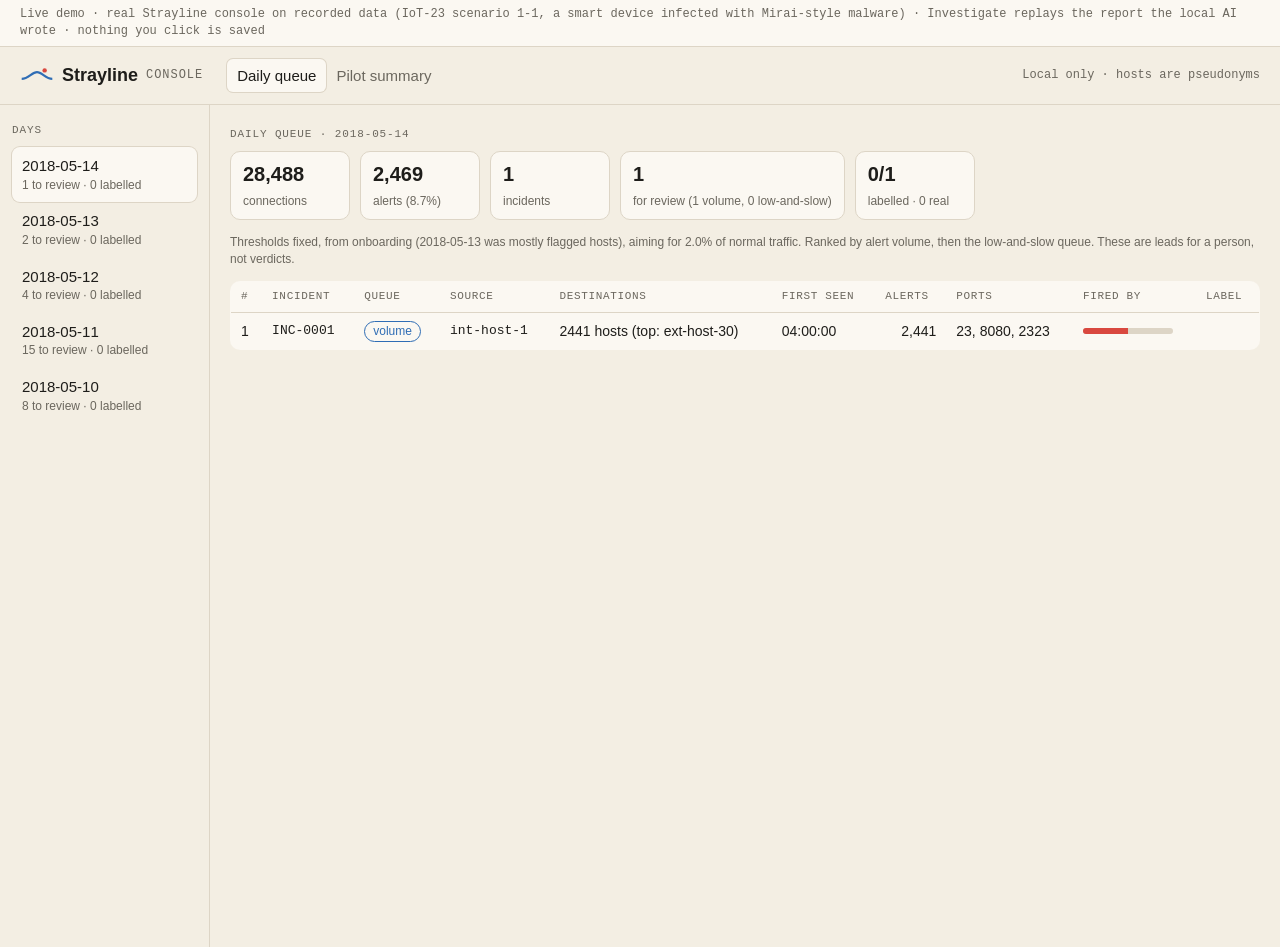
==== demo/index.html @ 385b1f99 "Every cluster opens the console; bump asset versions Co-Authored-By: Claude Opus 5.5 <noreply@anthro" ====
<!doctype html>
<html lang="en">
<head>
<meta charset="utf-8">
<meta name="viewport" content="width=device-width, initial-scale=1">
<title>Strayline console · live demo</title>
<link rel="stylesheet" href="style.css?v=202611231120">
<meta name="theme-color" content="#F3EEE3" media="(prefers-color-scheme: light)">
<meta name="theme-color" content="#191815" media="(prefers-color-scheme: dark)">
</head>
<body>
<div class="demo-bar">Live demo · real Strayline console on recorded data (IoT-23 scenario 1-1, a smart device infected with Mirai-style malware) · Investigate replays the report the local AI wrote · nothing you click is saved</div>
<header>
  <div class="brand"><svg viewBox="0 0 40 20" aria-hidden="true"><path d="M2 14 C10 14 14 6 20 6 S30 14 38 14" fill="none" stroke="var(--blue)" stroke-width="2.5"/><circle cx="29" cy="4" r="2.6" fill="var(--red)"/></svg>Strayline <span>console</span></div>
  <nav><button id="tab-queue" class="on">Daily queue</button><button id="tab-summary">Pilot summary</button></nav>
  <div class="local">Local only · hosts are pseudonyms</div>
</header>
<main>
  <aside id="days"></aside>
  <section id="view"></section>
  <section id="detail" hidden></section>
</main>
<script src="data.js?v=202611231120"></script>
<script src="shim.js?v=202611231120"></script>
<script src="app.js?v=202611231120"></script>
</body>
</html>
---- demo/style.css ----
:root {
  --paper: #F3EEE3; --card: #FBF8F2; --ink: #1E1D1A; --muted: #6B675E; --line: #DDD5C6;
  --blue: #2F6DB5; --red: #D9483F; --green: #3C8A5A; --amber: #B7832F;
  --mono: ui-monospace, "SF Mono", Menlo, monospace;
}
@media (prefers-color-scheme: dark) {
  :root { --paper: #191815; --card: #22211D; --ink: #ECE7DC; --muted: #A39E92; --line: #3A3730; --blue: #6FA0DD; --red: #EF7066; }
}
* { box-sizing: border-box; }
body { margin: 0; background: var(--paper); color: var(--ink); font: 15px/1.45 -apple-system, "Segoe UI", sans-serif; }
header { display: flex; align-items: center; gap: 24px; padding: 12px 20px; border-bottom: 1px solid var(--line); flex-wrap: wrap; }
.brand { display: flex; align-items: center; gap: 8px; font-weight: 700; font-size: 18px; }
.brand svg { width: 34px; }
.brand span { font-family: var(--mono); font-weight: 400; font-size: 12px; color: var(--muted); text-transform: uppercase; letter-spacing: .08em; }
nav button { background: none; border: 0; padding: 6px 10px; font: inherit; color: var(--muted); cursor: pointer; border-radius: 6px; }
nav button.on { color: var(--ink); background: var(--card); box-shadow: 0 0 0 1px var(--line); }
.local { margin-left: auto; font-family: var(--mono); font-size: 12px; color: var(--muted); }
main { display: grid; grid-template-columns: 210px 1fr; gap: 0; min-height: calc(100vh - 58px); }
main.with-detail { grid-template-columns: 210px 1fr 440px; }
aside { border-right: 1px solid var(--line); padding: 12px; }
.eyebrow { font-family: var(--mono); font-size: 11px; text-transform: uppercase; letter-spacing: .08em; color: var(--muted); margin: 6px 0 8px; }
.day { display: block; width: 100%; text-align: left; background: none; border: 0; padding: 8px 10px; border-radius: 8px; cursor: pointer; color: inherit; font: inherit; }
.day.on, .day:hover { background: var(--card); box-shadow: 0 0 0 1px var(--line); }
.day small { display: block; color: var(--muted); font-size: 12px; }
#view { padding: 16px 20px; overflow: auto; }
.stats { display: flex; gap: 10px; flex-wrap: wrap; margin-bottom: 14px; }
.stat { background: var(--card); border: 1px solid var(--line); border-radius: 10px; padding: 8px 12px; min-width: 120px; }
.stat b { display: block; font-size: 20px; }
.stat span { font-size: 12px; color: var(--muted); }
table { width: 100%; border-collapse: collapse; background: var(--card); border: 1px solid var(--line); border-radius: 10px; overflow: hidden; }
th, td { text-align: left; padding: 7px 10px; border-bottom: 1px solid var(--line); font-size: 14px; }
th { font-family: var(--mono); font-size: 11px; text-transform: uppercase; letter-spacing: .06em; color: var(--muted); font-weight: 400; }
tbody tr { cursor: pointer; }
tbody tr:hover, tbody tr.on { background: color-mix(in srgb, var(--blue) 8%, transparent); }
td.nw { white-space: nowrap; font-family: var(--mono); font-size: 13px; }
td.num { white-space: nowrap; font-variant-numeric: tabular-nums; text-align: right; }
.pill { display: inline-block; padding: 1px 8px; border-radius: 99px; font-size: 12px; border: 1px solid var(--line); white-space: nowrap; }
.q-low-and-slow { color: var(--amber); border-color: var(--amber); }
.q-volume { color: var(--blue); border-color: var(--blue); }
.l-real_threat { background: var(--red); color: #fff; border-color: var(--red); }
.l-unusual_but_fine { background: var(--amber); color: #fff; border-color: var(--amber); }
.l-false_alarm { background: var(--muted); color: var(--paper); border-color: var(--muted); }
.bar { height: 6px; background: var(--line); border-radius: 3px; overflow: hidden; display: flex; width: 90px; }
.bar i { display: block; height: 100%; }
#detail { border-left: 1px solid var(--line); padding: 16px; overflow: auto; max-height: calc(100vh - 58px); position: sticky; top: 0; }
#detail h2 { margin: 0 0 2px; font-size: 18px; }
.close { float: right; background: none; border: 0; font-size: 20px; cursor: pointer; color: var(--muted); }
dl { display: grid; grid-template-columns: 130px 1fr; gap: 4px 10px; margin: 10px 0; font-size: 14px; }
dt { color: var(--muted); }
.fb { display: flex; gap: 6px; flex-wrap: wrap; margin: 8px 0; }
.fb button, .ask button { font: inherit; padding: 6px 10px; border-radius: 8px; border: 1px solid var(--line); background: var(--card); color: inherit; cursor: pointer; }
.fb button.on { outline: 2px solid var(--ink); }
.fb button[data-l=real_threat] { border-color: var(--red); }
.fb button[data-l=unusual_but_fine] { border-color: var(--amber); }
textarea, input { width: 100%; font: inherit; padding: 6px 8px; border-radius: 8px; border: 1px solid var(--line); background: var(--card); color: inherit; }
textarea { min-height: 54px; }
.row { display: flex; gap: 8px; align-items: center; margin-top: 6px; }
.row input { width: 90px; }
.answer { white-space: pre-wrap; background: var(--card); border: 1px solid var(--line); border-radius: 8px; padding: 10px; margin-top: 8px; font-size: 14px; }
.qbtn { font: inherit; padding: 6px 12px; border-radius: 8px; border: 1px solid var(--line); background: var(--card); color: inherit; cursor: pointer; }
.qbtn.danger { background: var(--red); border-color: var(--red); color: #fff; font-weight: 600; }
.pill.quar { background: var(--red); color: #fff; }
.rule { margin: 8px 0; }
.rule .row { justify-content: space-between; margin: 0 0 4px; font-size: 13px; }
.rule pre { margin: 0; padding: 8px; background: var(--card); border: 1px solid var(--line); border-radius: 8px; font: 12px/1.4 var(--mono); white-space: pre-wrap; word-break: break-all; }
.copy { font: 12px var(--mono); padding: 2px 8px; border-radius: 6px; border: 1px solid var(--line); background: none; color: inherit; cursor: pointer; }
details summary { cursor: pointer; margin-top: 8px; }
.case { background: var(--card); border: 1px solid var(--line); border-left: 4px solid var(--amber); border-radius: 8px; padding: 10px 12px; font-size: 14px; }
.case.v-likely_compromised { border-left-color: var(--red); }
.case.v-likely_benign { border-left-color: var(--green); }
.case .sum { margin: 8px 0 4px; font-weight: 600; }
.case ul { margin: 4px 0 8px; padding-left: 18px; }
.case p { margin: 6px 0; }
.case .row { justify-content: space-between; }
.pill.verdict { font-weight: 600; }
.v-likely_compromised .pill.verdict { background: var(--red); color: #fff; border-color: var(--red); }
.v-likely_benign .pill.verdict { background: var(--green); color: #fff; border-color: var(--green); }
.v-suspicious .pill.verdict { background: var(--amber); color: #fff; border-color: var(--amber); }
.steps { margin: 4px 0; padding-left: 18px; font-size: 12px; color: var(--muted); }
.note { font-size: 12px; color: var(--muted); }
.saved { color: var(--green); font-size: 13px; }
.empty { color: var(--muted); padding: 30px 0; }
@media (max-width: 1300px) {
  main.with-detail { grid-template-columns: 210px 1fr; }
  #detail { position: fixed; right: 0; top: 0; bottom: 0; width: min(460px, 100vw); max-height: none; background: var(--paper); box-shadow: -8px 0 24px rgb(0 0 0 / .15); z-index: 5; }
}
@media (max-width: 900px) {
  main, main.with-detail { grid-template-columns: 1fr; }
  aside { border-right: 0; border-bottom: 1px solid var(--line); display: flex; overflow-x: auto; gap: 6px; }
  aside .eyebrow { display: none; }
  .day { width: auto; white-space: nowrap; }
  #detail { border-left: 0; border-top: 1px solid var(--line); max-height: none; position: static; }
  .hide-sm { display: none; }
}

.demo-bar { font: 12px/1.4 var(--mono); color: var(--muted); background: var(--card); border-bottom: 1px solid var(--line); padding: 6px 20px; }
.embed .demo-bar { display: none; }
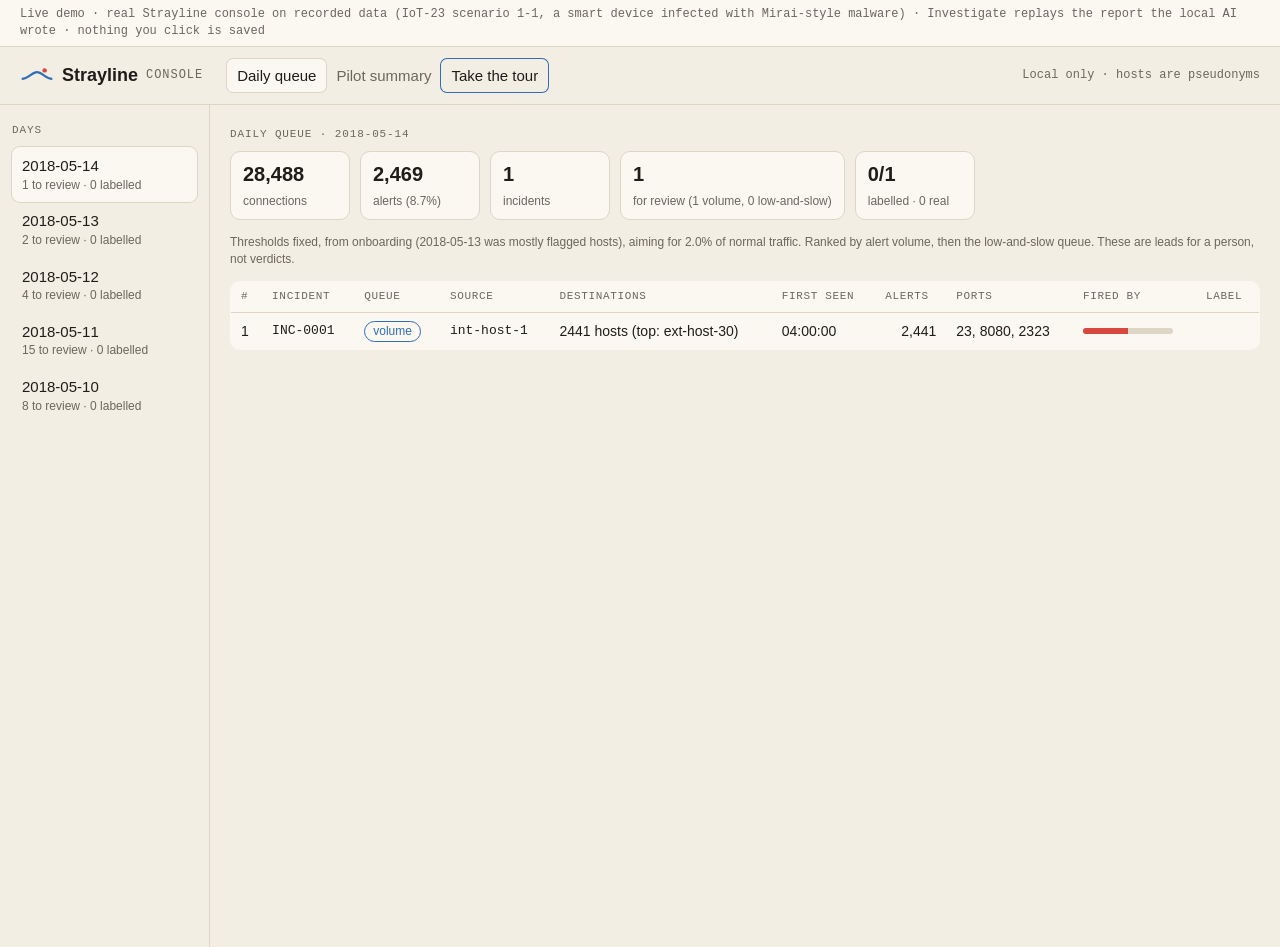
==== commit 920c9287: "Demo: guided tour; Ask box says it needs Strayline installed Co-Authored-By: Claude Opus 5.5 <norepl" ====
--- a/demo/index.html
+++ b/demo/index.html
@@ -4,9 +4,8 @@
 <meta charset="utf-8">
 <meta name="viewport" content="width=device-width, initial-scale=1">
 <title>Strayline console · live demo</title>
-<link rel="stylesheet" href="style.css?v=202611231120">
+<link rel="stylesheet" href="style.css?v=202611251323">
 <meta name="theme-color" content="#F3EEE3" media="(prefers-color-scheme: light)">
-<meta name="theme-color" content="#191815" media="(prefers-color-scheme: dark)">
 </head>
 <body>
 <div class="demo-bar">Live demo · real Strayline console on recorded data (IoT-23 scenario 1-1, a smart device infected with Mirai-style malware) · Investigate replays the report the local AI wrote · nothing you click is saved</div>
@@ -20,8 +19,9 @@
   <section id="view"></section>
   <section id="detail" hidden></section>
 </main>
-<script src="data.js?v=202611231120"></script>
-<script src="shim.js?v=202611231120"></script>
-<script src="app.js?v=202611231120"></script>
+<script src="data.js?v=202611251323"></script>
+<script src="shim.js?v=202611251323"></script>
+<script src="app.js?v=202611251323"></script>
+<script src="tour.js?v=202611251323"></script>
 </body>
 </html>
--- a/demo/style.css
+++ b/demo/style.css
@@ -2,9 +2,6 @@
   --paper: #F3EEE3; --card: #FBF8F2; --ink: #1E1D1A; --muted: #6B675E; --line: #DDD5C6;
   --blue: #2F6DB5; --red: #D9483F; --green: #3C8A5A; --amber: #B7832F;
   --mono: ui-monospace, "SF Mono", Menlo, monospace;
-}
-@media (prefers-color-scheme: dark) {
-  :root { --paper: #191815; --card: #22211D; --ink: #ECE7DC; --muted: #A39E92; --line: #3A3730; --blue: #6FA0DD; --red: #EF7066; }
 }
 * { box-sizing: border-box; }
 body { margin: 0; background: var(--paper); color: var(--ink); font: 15px/1.45 -apple-system, "Segoe UI", sans-serif; }
@@ -95,3 +92,4 @@
 
 .demo-bar { font: 12px/1.4 var(--mono); color: var(--muted); background: var(--card); border-bottom: 1px solid var(--line); padding: 6px 20px; }
 .embed .demo-bar { display: none; }
+#ask-go { white-space: nowrap; flex: none; }
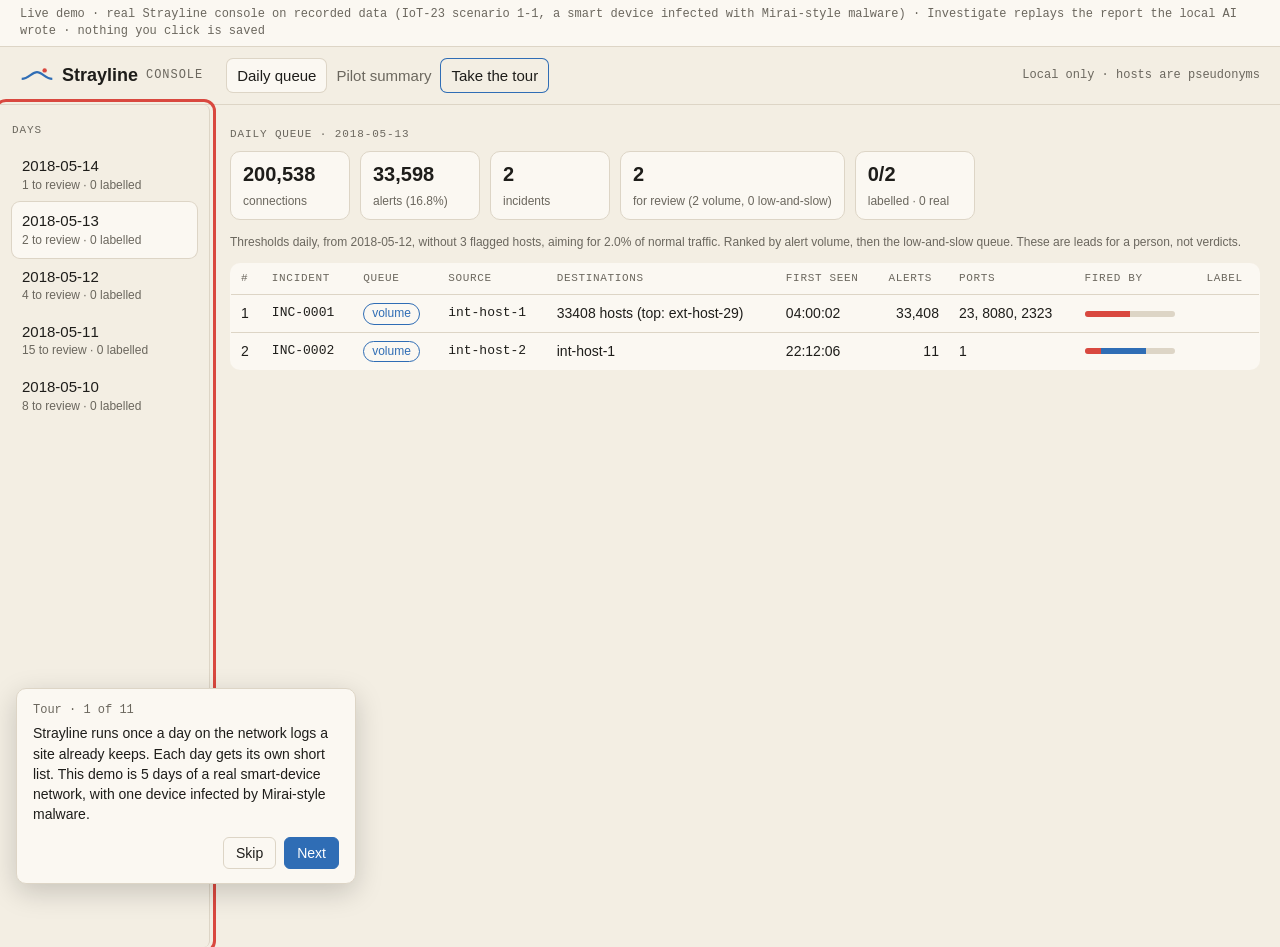
==== commit 74031ce8: "Demo: tour starts on its own Co-Authored-By: Claude Opus 5.5 <noreply@anthropic.com>" ====
--- a/demo/index.html
+++ b/demo/index.html
@@ -4,7 +4,7 @@
 <meta charset="utf-8">
 <meta name="viewport" content="width=device-width, initial-scale=1">
 <title>Strayline console · live demo</title>
-<link rel="stylesheet" href="style.css?v=202611251323">
+<link rel="stylesheet" href="style.css?v=202611251329">
 <meta name="theme-color" content="#F3EEE3" media="(prefers-color-scheme: light)">
 </head>
 <body>
@@ -19,9 +19,9 @@
   <section id="view"></section>
   <section id="detail" hidden></section>
 </main>
-<script src="data.js?v=202611251323"></script>
-<script src="shim.js?v=202611251323"></script>
-<script src="app.js?v=202611251323"></script>
-<script src="tour.js?v=202611251323"></script>
+<script src="data.js?v=202611251329"></script>
+<script src="shim.js?v=202611251329"></script>
+<script src="app.js?v=202611251329"></script>
+<script src="tour.js?v=202611251329"></script>
 </body>
 </html>
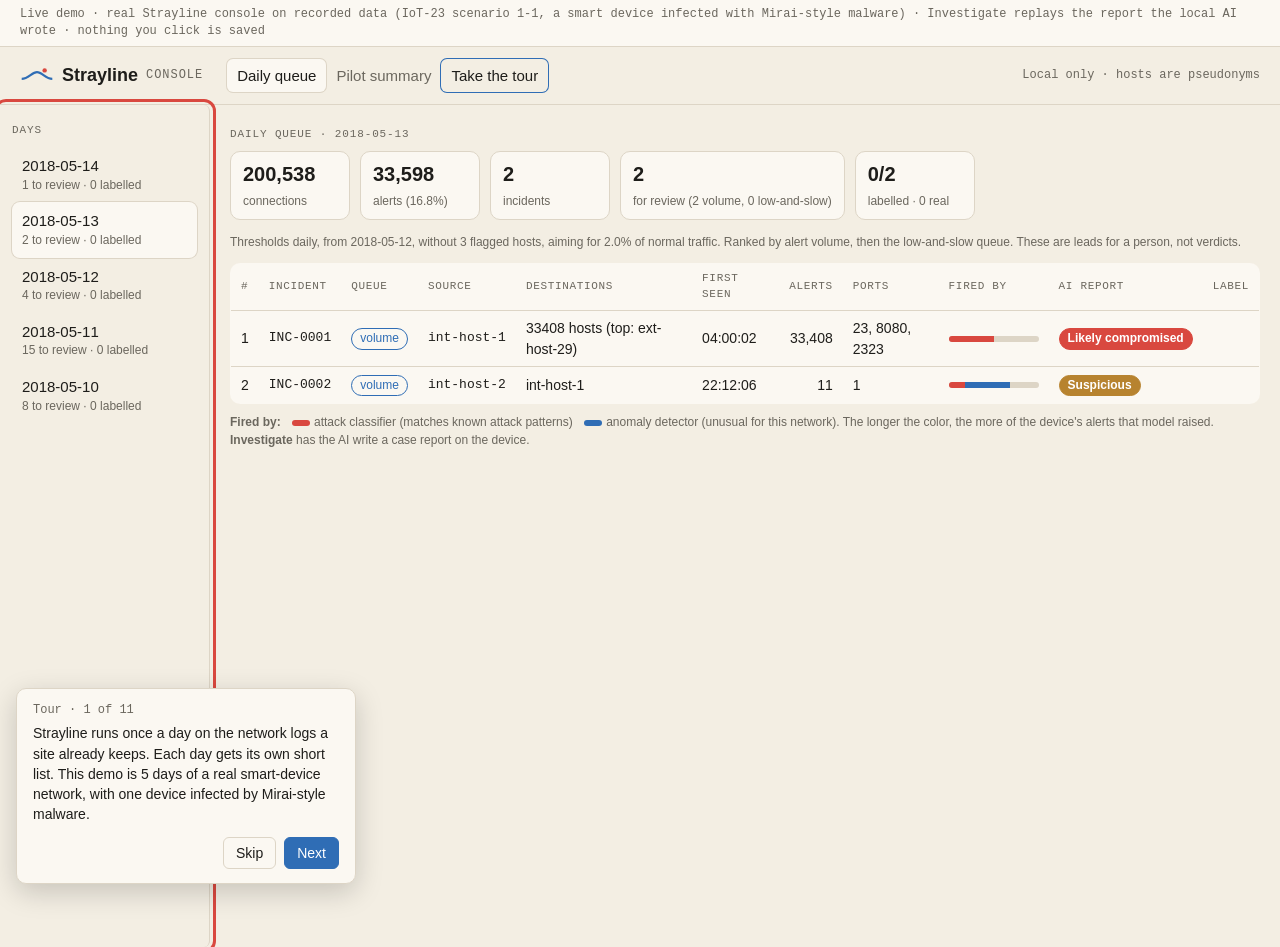
==== commit dbf0321f: "Update site" ====
--- a/demo/index.html
+++ b/demo/index.html
@@ -4,7 +4,7 @@
 <meta charset="utf-8">
 <meta name="viewport" content="width=device-width, initial-scale=1">
 <title>Strayline console · live demo</title>
-<link rel="stylesheet" href="style.css?v=202611251329">
+<link rel="stylesheet" href="style.css?v=202611261934">
 <meta name="theme-color" content="#F3EEE3" media="(prefers-color-scheme: light)">
 </head>
 <body>
@@ -19,9 +19,9 @@
   <section id="view"></section>
   <section id="detail" hidden></section>
 </main>
-<script src="data.js?v=202611251329"></script>
-<script src="shim.js?v=202611251329"></script>
-<script src="app.js?v=202611251329"></script>
-<script src="tour.js?v=202611251329"></script>
+<script src="data.js?v=202611261934"></script>
+<script src="shim.js?v=202611261934"></script>
+<script src="app.js?v=202611261934"></script>
+<script src="tour.js?v=202611261934"></script>
 </body>
 </html>
--- a/demo/style.css
+++ b/demo/style.css
@@ -90,6 +90,14 @@
   .hide-sm { display: none; }
 }
 
+.inv-row { font: inherit; font-size: 12px; padding: 3px 10px; border-radius: 99px; border: 1px solid var(--blue); background: color-mix(in srgb, var(--blue) 10%, transparent); color: var(--blue); cursor: pointer; white-space: nowrap; }
+.inv-row:hover { background: var(--blue); color: #fff; }
+.pill.verdict.v-likely_compromised { background: var(--red); border-color: var(--red); color: #fff; }
+.pill.verdict.v-suspicious { background: var(--amber); border-color: var(--amber); color: #fff; }
+.pill.verdict.v-likely_benign { background: var(--green); border-color: var(--green); color: #fff; }
+.legend { margin-top: 10px; }
+.legend i { display: inline-block; width: 18px; height: 6px; border-radius: 3px; margin: 0 4px 1px 8px; vertical-align: middle; }
+
 .demo-bar { font: 12px/1.4 var(--mono); color: var(--muted); background: var(--card); border-bottom: 1px solid var(--line); padding: 6px 20px; }
 .embed .demo-bar { display: none; }
 #ask-go { white-space: nowrap; flex: none; }
